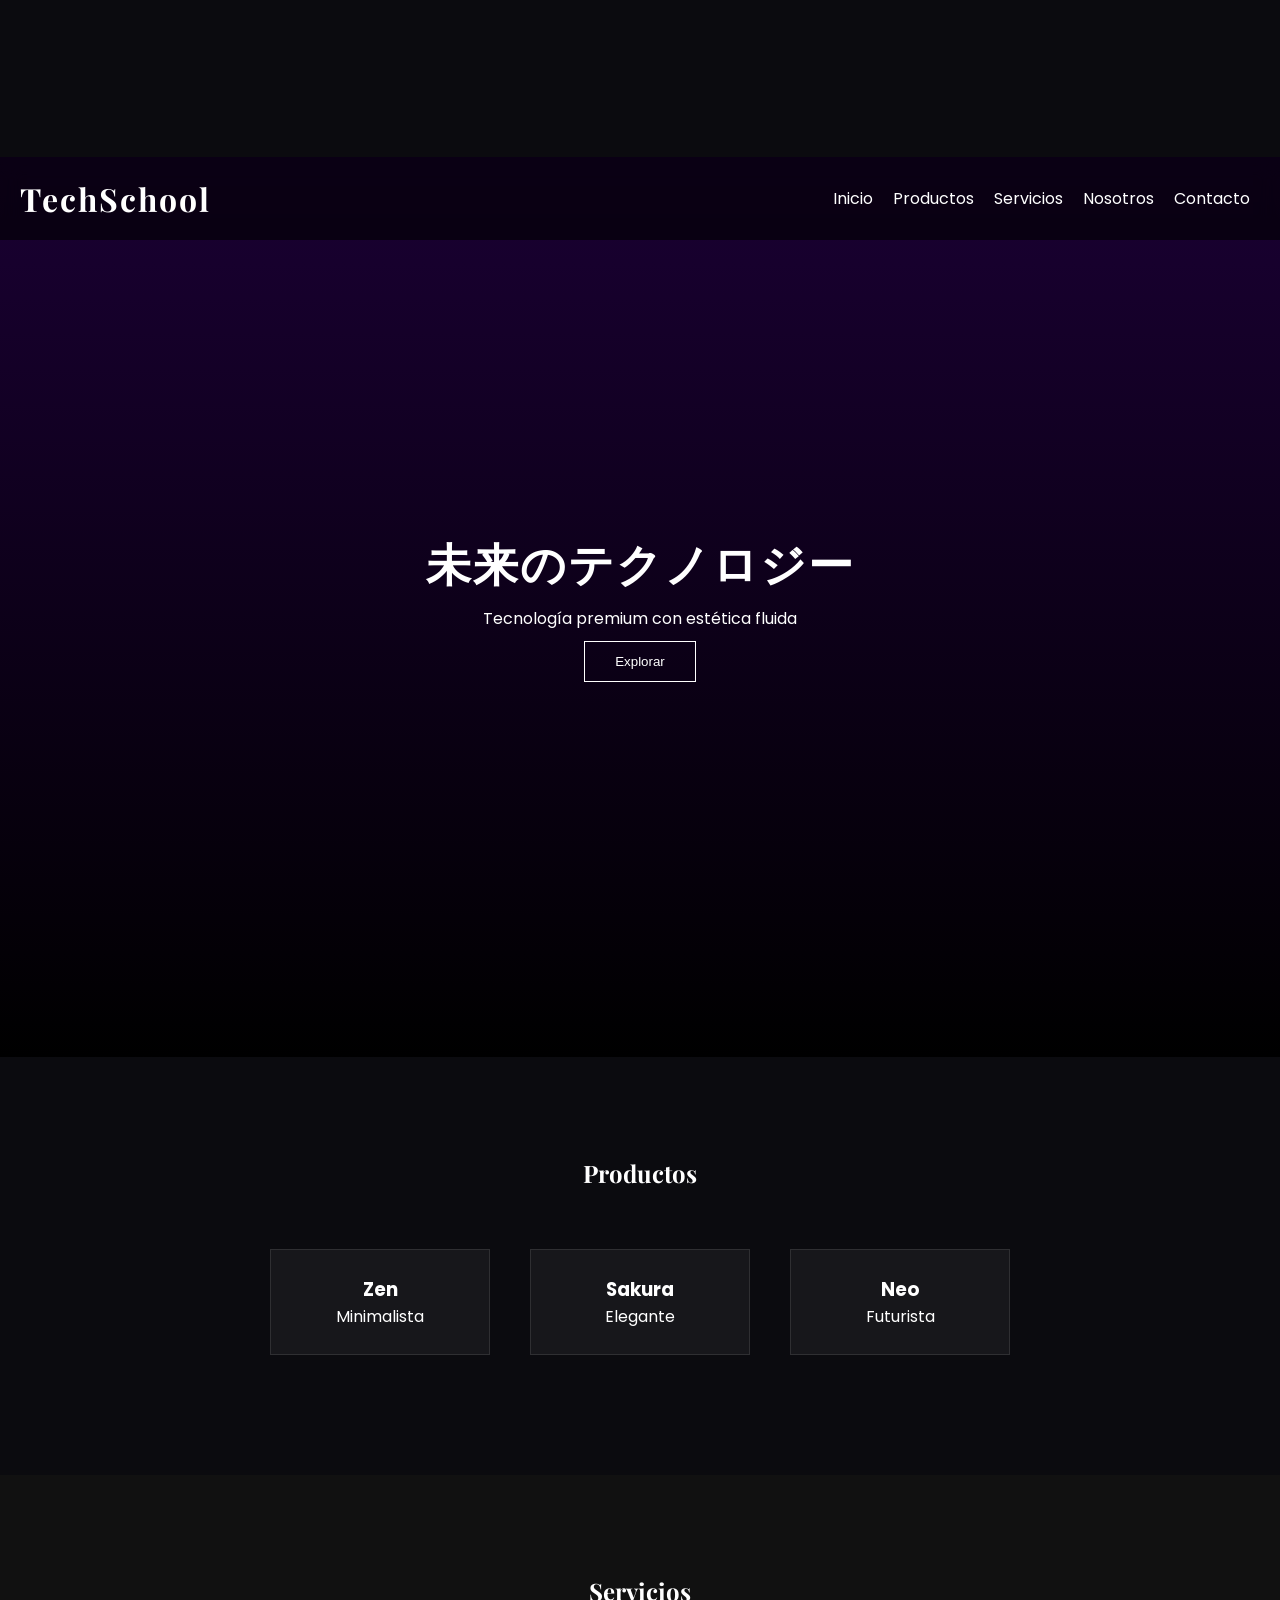
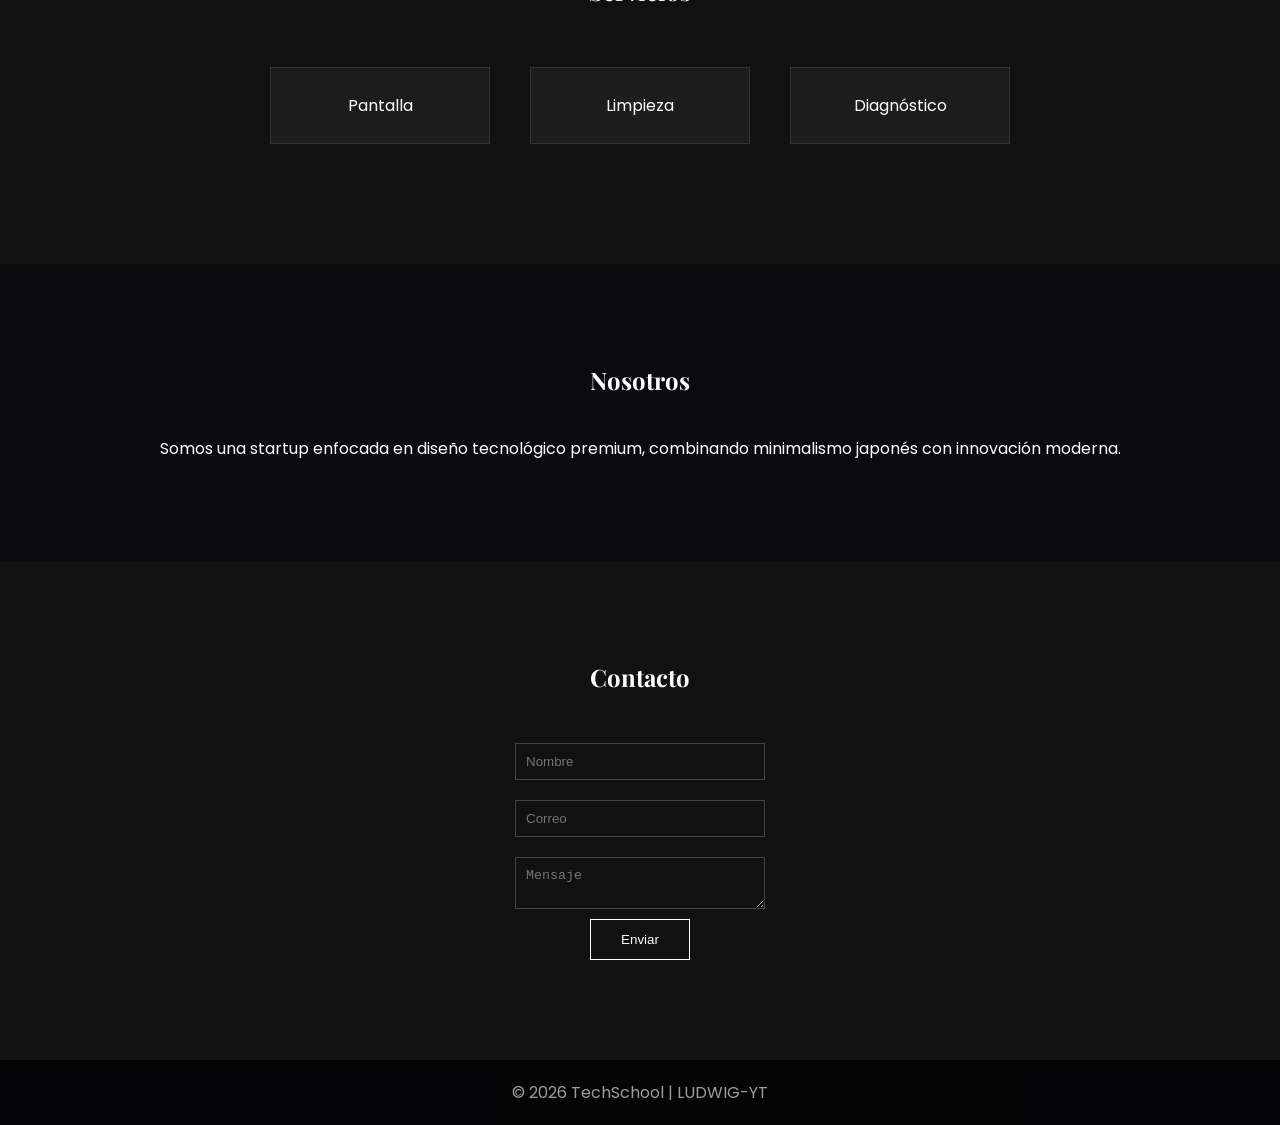
==== index.html @ b0a1b2ab "Update index.html" ====
<!DOCTYPE html>
<html lang="es">
<head>
<meta charset="UTF-8">
<meta name="viewport" content="width=device-width, initial-scale=1.0">
<title>TechSchool | Premium</title>

<link rel="stylesheet" href="style.css">

<link href="https://fonts.googleapis.com/css2?family=Playfair+Display:wght@500&family=Poppins:wght@300;400;500&display=swap" rel="stylesheet">
</head>

<body>

<canvas id="lava"></canvas>

<header class="header">
<h1>TechSchool</h1>

<div class="menu-btn" id="menuBtn">☰</div>

<nav id="nav">
<a href="#inicio">Inicio</a>
<a href="#productos">Productos</a>
<a href="#servicios">Servicios</a>
<a href="#nosotros">Nosotros</a>
<a href="#contacto">Contacto</a>
</nav>
</header>

<section id="inicio" class="hero">
<h2 class="fade">未来のテクノロジー</h2>
<p class="fade">Tecnología premium con estética fluida</p>
<a href="#productos"><button class="btn fade">Explorar</button></a>
</section>

<section id="productos" class="section">
<h2 class="title fade">Productos</h2>

<div class="grid">
<div class="card reveal"><h3>Zen</h3><p>Minimalista</p></div>
<div class="card reveal"><h3>Sakura</h3><p>Elegante</p></div>
<div class="card reveal"><h3>Neo</h3><p>Futurista</p></div>
</div>
</section>

<section id="servicios" class="section dark">
<h2 class="title fade">Servicios</h2>

<div class="grid">
<div class="card reveal">Pantalla</div>
<div class="card reveal">Limpieza</div>
<div class="card reveal">Diagnóstico</div>
</div>
</section>

<section id="nosotros" class="section">
<h2 class="title fade">Nosotros</h2>
<p class="fade">
Somos una startup enfocada en diseño tecnológico premium, combinando minimalismo japonés con innovación moderna.
</p>
</section>

<section id="contacto" class="section dark">
<h2 class="title fade">Contacto</h2>

<form class="form reveal">
<input type="text" placeholder="Nombre" required>
<input type="email" placeholder="Correo" required>
<textarea placeholder="Mensaje"></textarea>
<button class="btn">Enviar</button>
</form>
</section>

<footer class="footer">
<p>© 2026 TechSchool | LUDWIG-YT</p>
</footer>

<script src="script.js"></script>
</body>
</html>
---- style.css ----
*{
margin:0;
padding:0;
box-sizing:border-box;
}

html{
scroll-behavior:smooth;
}

body{
font-family:Poppins;
background:#0b0b0f;
color:white;
}

/* HEADER */
.header{
display:flex;
justify-content:space-between;
align-items:center;
padding:20px;
position:fixed;
width:100%;
background:rgba(0,0,0,0.6);
backdrop-filter:blur(10px);
z-index:1000;
}

.header h1{
font-family:Playfair Display;
letter-spacing:2px;
}

nav{
display:flex;
}

nav a{
margin:0 10px;
text-decoration:none;
color:white;
transition:0.3s;
}

nav a:hover{
opacity:0.6;
}

/* MENU MOBILE */
.menu-btn{
display:none;
font-size:25px;
cursor:pointer;
}

@media(max-width:768px){
.menu-btn{display:block;}

nav{
display:none;
flex-direction:column;
position:absolute;
top:60px;
right:10px;
background:black;
padding:15px;
}

nav.active{
display:flex;
}
}

/* HERO */
.hero{
height:100vh;
display:flex;
flex-direction:column;
justify-content:center;
align-items:center;
text-align:center;
background:linear-gradient(180deg,#1a0033,#000);
}

.hero h2{
font-size:45px;
font-family:Playfair Display;
letter-spacing:2px;
}

.hero p{
margin:10px 0;
opacity:0.7;
}

/* BOTÓN */
.btn{
padding:12px 30px;
border:1px solid white;
background:none;
color:white;
cursor:pointer;
transition:0.3s;
}

.btn:hover{
background:white;
color:black;
}

/* SECCIONES */
.section{
padding:100px 20px;
text-align:center;
}

.dark{
background:#111;
}

.title{
font-family:Playfair Display;
margin-bottom:40px;
}

/* GRID */
.grid{
display:flex;
flex-wrap:wrap;
justify-content:center;
}

/* CARDS */
.card{
background:rgba(255,255,255,0.05);
margin:20px;
padding:25px;
width:220px;
border:1px solid rgba(255,255,255,0.1);
transition:0.4s;
}

.card:hover{
transform:translateY(-10px);
box-shadow:0 10px 30px rgba(255,255,255,0.1);
}

/* FORM */
.form{
display:flex;
flex-direction:column;
align-items:center;
}

input, textarea{
margin:10px;
padding:10px;
width:250px;
background:#111;
border:1px solid #444;
color:white;
}

/* FOOTER */
.footer{
text-align:center;
padding:20px;
background:#000;
opacity:0.6;
}

/* ANIMACIONES */
.fade, .reveal{
opacity:0;
transform:translateY(40px);
transition:0.8s ease;
}
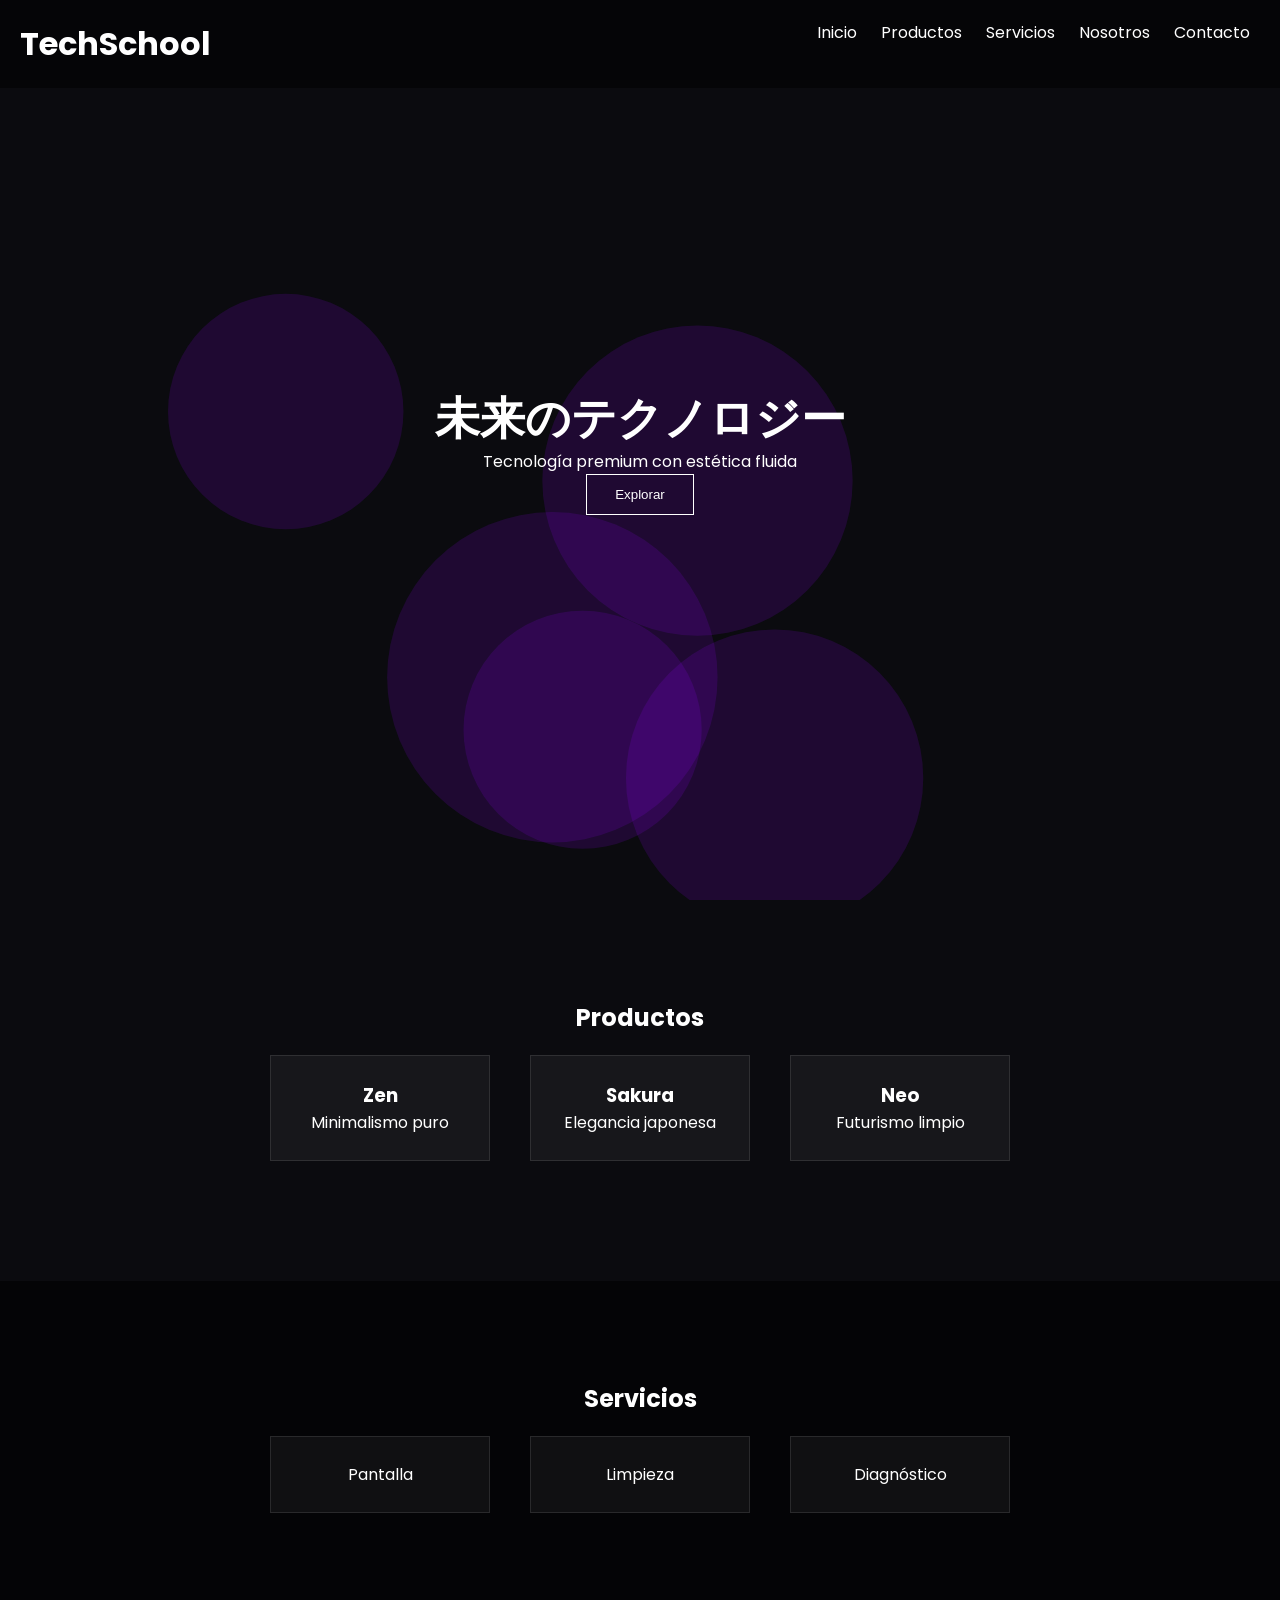
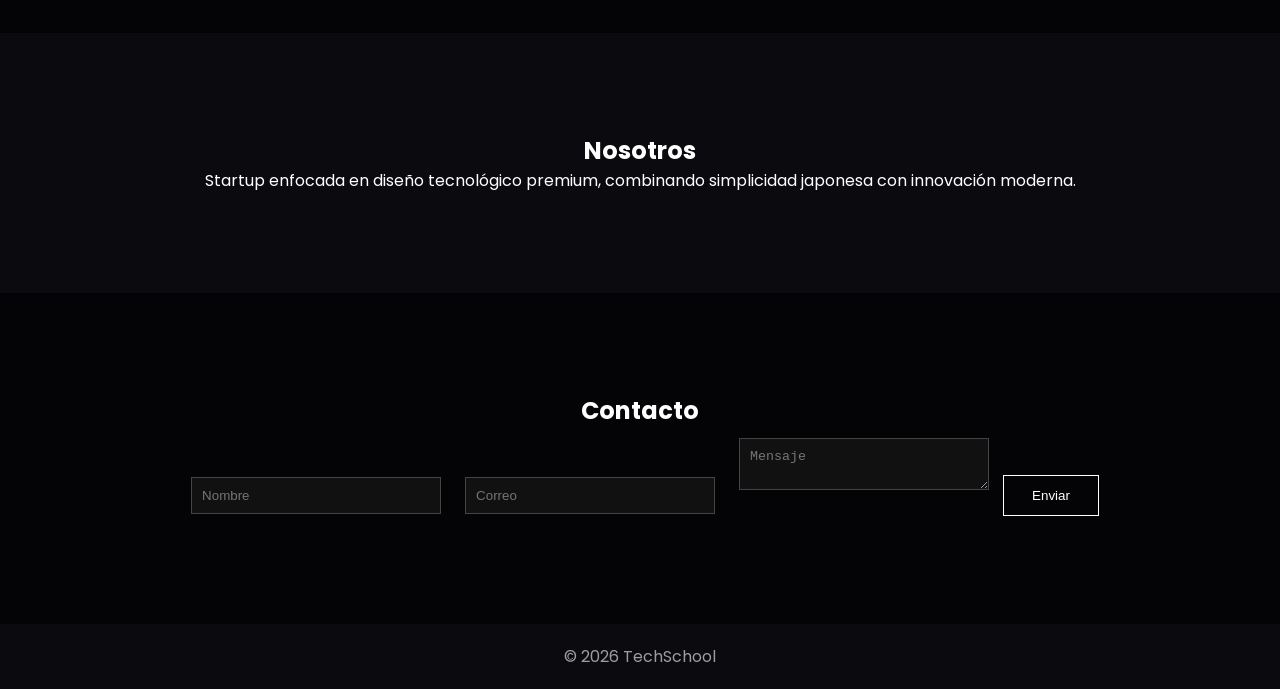
==== commit 55b037e9: "Update index.html" ====
--- a/index.html
+++ b/index.html
@@ -17,9 +17,7 @@
 <header class="header">
 <h1>TechSchool</h1>
 
-<div class="menu-btn" id="menuBtn">☰</div>
-
-<nav id="nav">
+<nav>
 <a href="#inicio">Inicio</a>
 <a href="#productos">Productos</a>
 <a href="#servicios">Servicios</a>
@@ -30,17 +28,23 @@
 
 <section id="inicio" class="hero">
 <h2 class="fade">未来のテクノロジー</h2>
+
+<div class="line"></div>
+
 <p class="fade">Tecnología premium con estética fluida</p>
-<a href="#productos"><button class="btn fade">Explorar</button></a>
+
+<a href="#productos">
+<button class="btn glow fade">Explorar</button>
+</a>
 </section>
 
 <section id="productos" class="section">
 <h2 class="title fade">Productos</h2>
 
 <div class="grid">
-<div class="card reveal"><h3>Zen</h3><p>Minimalista</p></div>
-<div class="card reveal"><h3>Sakura</h3><p>Elegante</p></div>
-<div class="card reveal"><h3>Neo</h3><p>Futurista</p></div>
+<div class="card reveal"><h3>Zen</h3><p>Minimalismo puro</p></div>
+<div class="card reveal"><h3>Sakura</h3><p>Elegancia japonesa</p></div>
+<div class="card reveal"><h3>Neo</h3><p>Futurismo limpio</p></div>
 </div>
 </section>
 
@@ -56,8 +60,8 @@
 
 <section id="nosotros" class="section">
 <h2 class="title fade">Nosotros</h2>
-<p class="fade">
-Somos una startup enfocada en diseño tecnológico premium, combinando minimalismo japonés con innovación moderna.
+<p class="fade text">
+Startup enfocada en diseño tecnológico premium, combinando simplicidad japonesa con innovación moderna.
 </p>
 </section>
 
@@ -68,12 +72,12 @@
 <input type="text" placeholder="Nombre" required>
 <input type="email" placeholder="Correo" required>
 <textarea placeholder="Mensaje"></textarea>
-<button class="btn">Enviar</button>
+<button class="btn glow">Enviar</button>
 </form>
 </section>
 
 <footer class="footer">
-<p>© 2026 TechSchool | LUDWIG-YT</p>
+<p>© 2026 TechSchool</p>
 </footer>
 
 <script src="script.js"></script>
--- a/style.css
+++ b/style.css
@@ -4,72 +4,35 @@
 box-sizing:border-box;
 }
 
-html{
-scroll-behavior:smooth;
-}
-
 body{
 font-family:Poppins;
 background:#0b0b0f;
 color:white;
+overflow-x:hidden;
+}
+
+canvas{
+position:fixed;
+top:0;
+left:0;
+z-index:-1;
 }
 
 /* HEADER */
 .header{
 display:flex;
 justify-content:space-between;
-align-items:center;
 padding:20px;
 position:fixed;
 width:100%;
-background:rgba(0,0,0,0.6);
+background:rgba(0,0,0,0.5);
 backdrop-filter:blur(10px);
-z-index:1000;
-}
-
-.header h1{
-font-family:Playfair Display;
-letter-spacing:2px;
-}
-
-nav{
-display:flex;
 }
 
 nav a{
 margin:0 10px;
+color:white;
 text-decoration:none;
-color:white;
-transition:0.3s;
-}
-
-nav a:hover{
-opacity:0.6;
-}
-
-/* MENU MOBILE */
-.menu-btn{
-display:none;
-font-size:25px;
-cursor:pointer;
-}
-
-@media(max-width:768px){
-.menu-btn{display:block;}
-
-nav{
-display:none;
-flex-direction:column;
-position:absolute;
-top:60px;
-right:10px;
-background:black;
-padding:15px;
-}
-
-nav.active{
-display:flex;
-}
 }
 
 /* HERO */
@@ -80,27 +43,19 @@
 justify-content:center;
 align-items:center;
 text-align:center;
-background:linear-gradient(180deg,#1a0033,#000);
 }
 
 .hero h2{
 font-size:45px;
 font-family:Playfair Display;
-letter-spacing:2px;
 }
 
-.hero p{
-margin:10px 0;
-opacity:0.7;
-}
-
-/* BOTÓN */
+/* BUTTON */
 .btn{
-padding:12px 30px;
+padding:12px 28px;
 border:1px solid white;
 background:none;
 color:white;
-cursor:pointer;
 transition:0.3s;
 }
 
@@ -109,19 +64,14 @@
 color:black;
 }
 
-/* SECCIONES */
+/* SECTIONS */
 .section{
 padding:100px 20px;
 text-align:center;
 }
 
 .dark{
-background:#111;
-}
-
-.title{
-font-family:Playfair Display;
-margin-bottom:40px;
+background:rgba(0,0,0,0.6);
 }
 
 /* GRID */
@@ -131,28 +81,20 @@
 justify-content:center;
 }
 
-/* CARDS */
 .card{
-background:rgba(255,255,255,0.05);
 margin:20px;
 padding:25px;
 width:220px;
+background:rgba(255,255,255,0.05);
 border:1px solid rgba(255,255,255,0.1);
-transition:0.4s;
+transition:0.3s;
 }
 
 .card:hover{
 transform:translateY(-10px);
-box-shadow:0 10px 30px rgba(255,255,255,0.1);
 }
 
 /* FORM */
-.form{
-display:flex;
-flex-direction:column;
-align-items:center;
-}
-
 input, textarea{
 margin:10px;
 padding:10px;
@@ -166,7 +108,6 @@
 .footer{
 text-align:center;
 padding:20px;
-background:#000;
 opacity:0.6;
 }
 
@@ -174,5 +115,5 @@
 .fade, .reveal{
 opacity:0;
 transform:translateY(40px);
-transition:0.8s ease;
+transition:0.8s;
 }
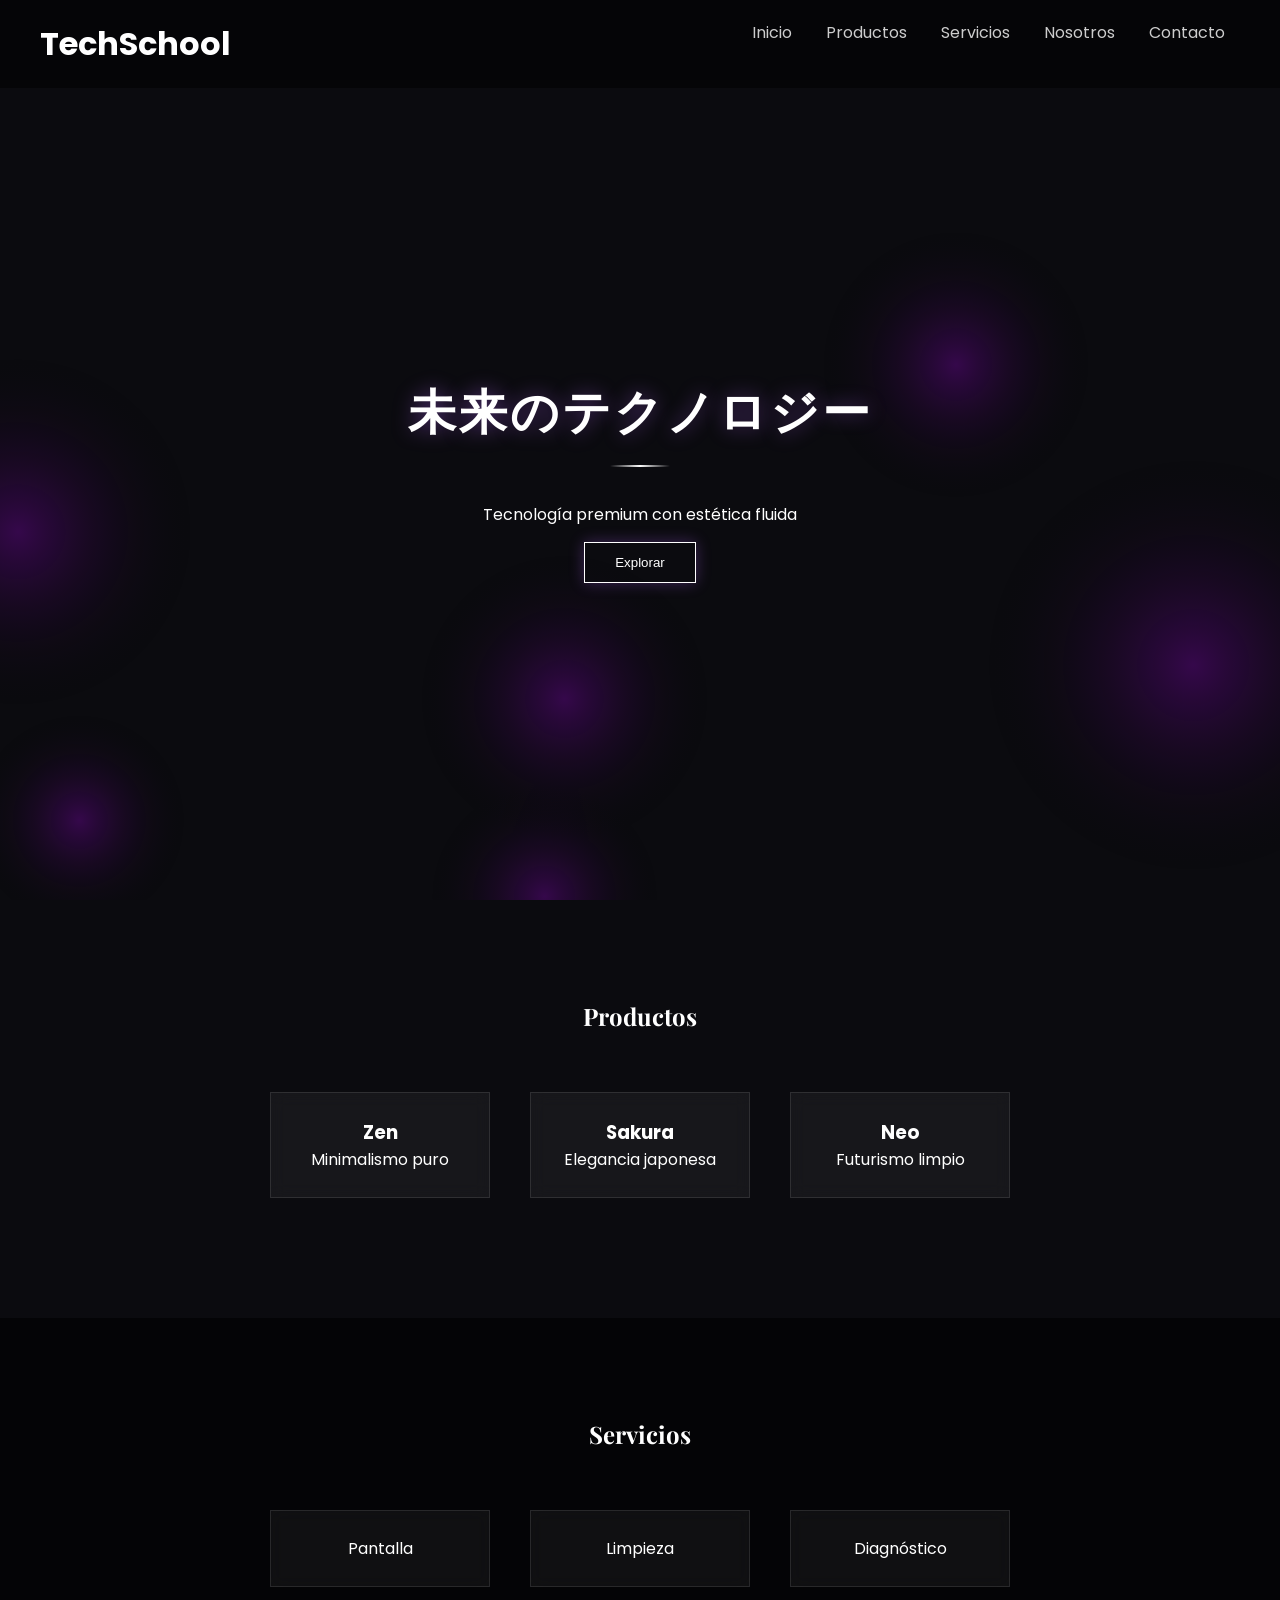
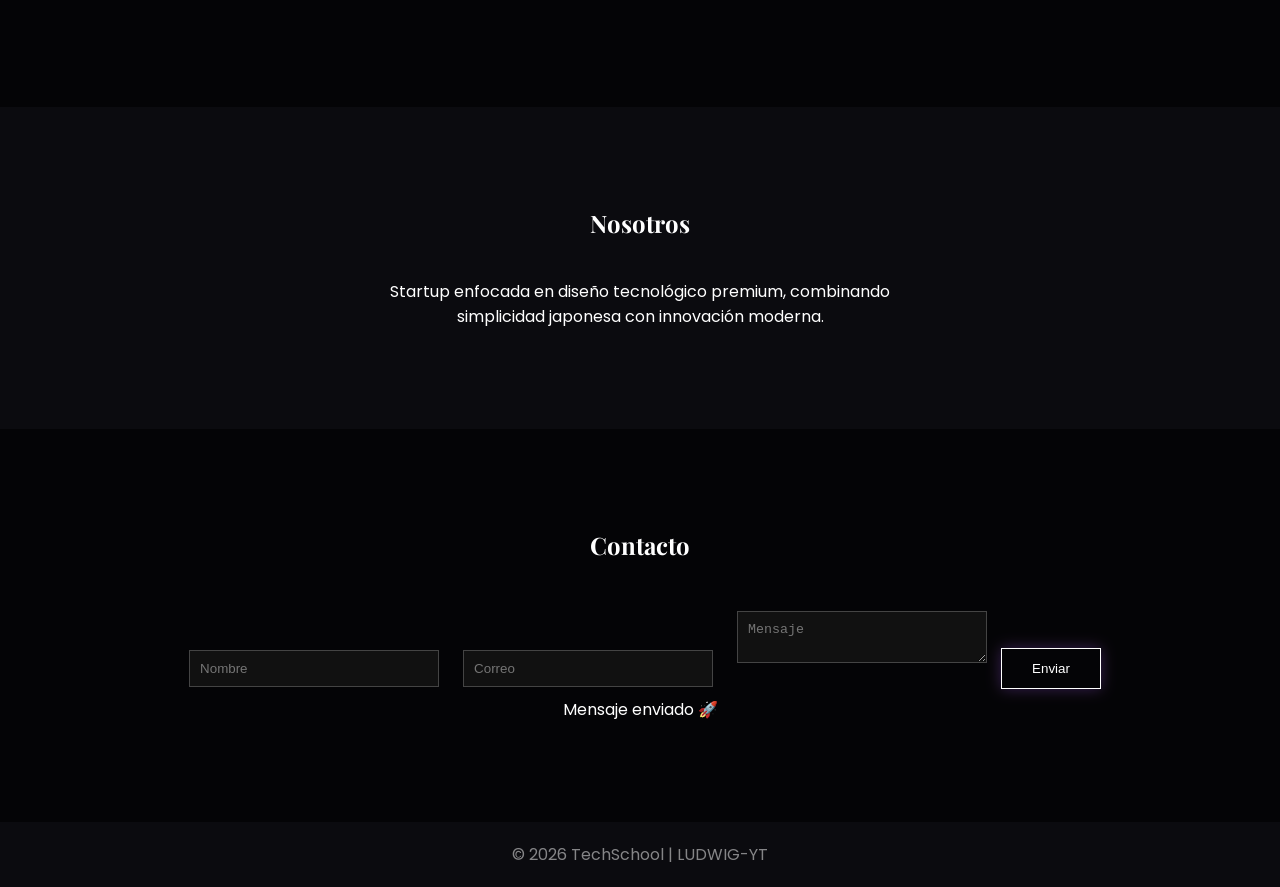
==== commit 3294d55c: "Update index.html" ====
--- a/index.html
+++ b/index.html
@@ -28,9 +28,7 @@
 
 <section id="inicio" class="hero">
 <h2 class="fade">未来のテクノロジー</h2>
-
 <div class="line"></div>
-
 <p class="fade">Tecnología premium con estética fluida</p>
 
 <a href="#productos">
@@ -68,16 +66,24 @@
 <section id="contacto" class="section dark">
 <h2 class="title fade">Contacto</h2>
 
-<form class="form reveal">
-<input type="text" placeholder="Nombre" required>
-<input type="email" placeholder="Correo" required>
-<textarea placeholder="Mensaje"></textarea>
+<form action="https://formspree.io/f/xzdkvzdk" method="POST" class="form reveal">
+
+<input type="text" name="nombre" placeholder="Nombre" required>
+
+<input type="email" name="correo" placeholder="Correo" required>
+
+<textarea name="mensaje" placeholder="Mensaje"></textarea>
+
 <button class="btn glow">Enviar</button>
+
 </form>
+
+<p id="msg">Mensaje enviado 🚀</p>
+
 </section>
 
 <footer class="footer">
-<p>© 2026 TechSchool</p>
+<p>© 2026 TechSchool | LUDWIG-YT</p>
 </footer>
 
 <script src="script.js"></script>
--- a/style.css
+++ b/style.css
@@ -11,10 +11,13 @@
 overflow-x:hidden;
 }
 
+/* CANVAS */
 canvas{
 position:fixed;
 top:0;
 left:0;
+width:100%;
+height:100%;
 z-index:-1;
 }
 
@@ -22,17 +25,24 @@
 .header{
 display:flex;
 justify-content:space-between;
-padding:20px;
+padding:20px 40px;
 position:fixed;
 width:100%;
 background:rgba(0,0,0,0.5);
 backdrop-filter:blur(10px);
+z-index:1000;
 }
 
 nav a{
-margin:0 10px;
+margin:0 15px;
 color:white;
 text-decoration:none;
+opacity:0.8;
+transition:0.3s;
+}
+
+nav a:hover{
+opacity:1;
 }
 
 /* HERO */
@@ -43,19 +53,36 @@
 justify-content:center;
 align-items:center;
 text-align:center;
+padding-top:60px;
 }
 
 .hero h2{
-font-size:45px;
+font-size:48px;
 font-family:Playfair Display;
+letter-spacing:3px;
+text-shadow:0 0 20px rgba(180,100,255,0.4);
 }
 
-/* BUTTON */
+.hero p{
+margin:15px 0;
+opacity:0.7;
+}
+
+/* LINEA DECORATIVA */
+.line{
+width:60px;
+height:2px;
+background:linear-gradient(90deg,transparent,#fff,transparent);
+margin:20px 0;
+}
+
+/* BOTÓN */
 .btn{
-padding:12px 28px;
+padding:12px 30px;
 border:1px solid white;
 background:none;
 color:white;
+cursor:pointer;
 transition:0.3s;
 }
 
@@ -64,7 +91,12 @@
 color:black;
 }
 
-/* SECTIONS */
+/* GLOW */
+.glow{
+box-shadow:0 0 15px rgba(180,100,255,0.3);
+}
+
+/* SECCIONES */
 .section{
 padding:100px 20px;
 text-align:center;
@@ -74,6 +106,18 @@
 background:rgba(0,0,0,0.6);
 }
 
+.title{
+font-family:Playfair Display;
+margin-bottom:40px;
+}
+
+/* TEXTO */
+.text{
+max-width:500px;
+margin:auto;
+opacity:0.7;
+}
+
 /* GRID */
 .grid{
 display:flex;
@@ -81,17 +125,20 @@
 justify-content:center;
 }
 
+/* CARDS */
 .card{
 margin:20px;
 padding:25px;
 width:220px;
 background:rgba(255,255,255,0.05);
 border:1px solid rgba(255,255,255,0.1);
-transition:0.3s;
+backdrop-filter:blur(8px);
+transition:0.4s;
 }
 
 .card:hover{
 transform:translateY(-10px);
+box-shadow:0 10px 30px rgba(180,100,255,0.2);
 }
 
 /* FORM */
@@ -108,12 +155,12 @@
 .footer{
 text-align:center;
 padding:20px;
-opacity:0.6;
+opacity:0.5;
 }
 
 /* ANIMACIONES */
 .fade, .reveal{
 opacity:0;
 transform:translateY(40px);
-transition:0.8s;
+transition:0.8s ease;
 }
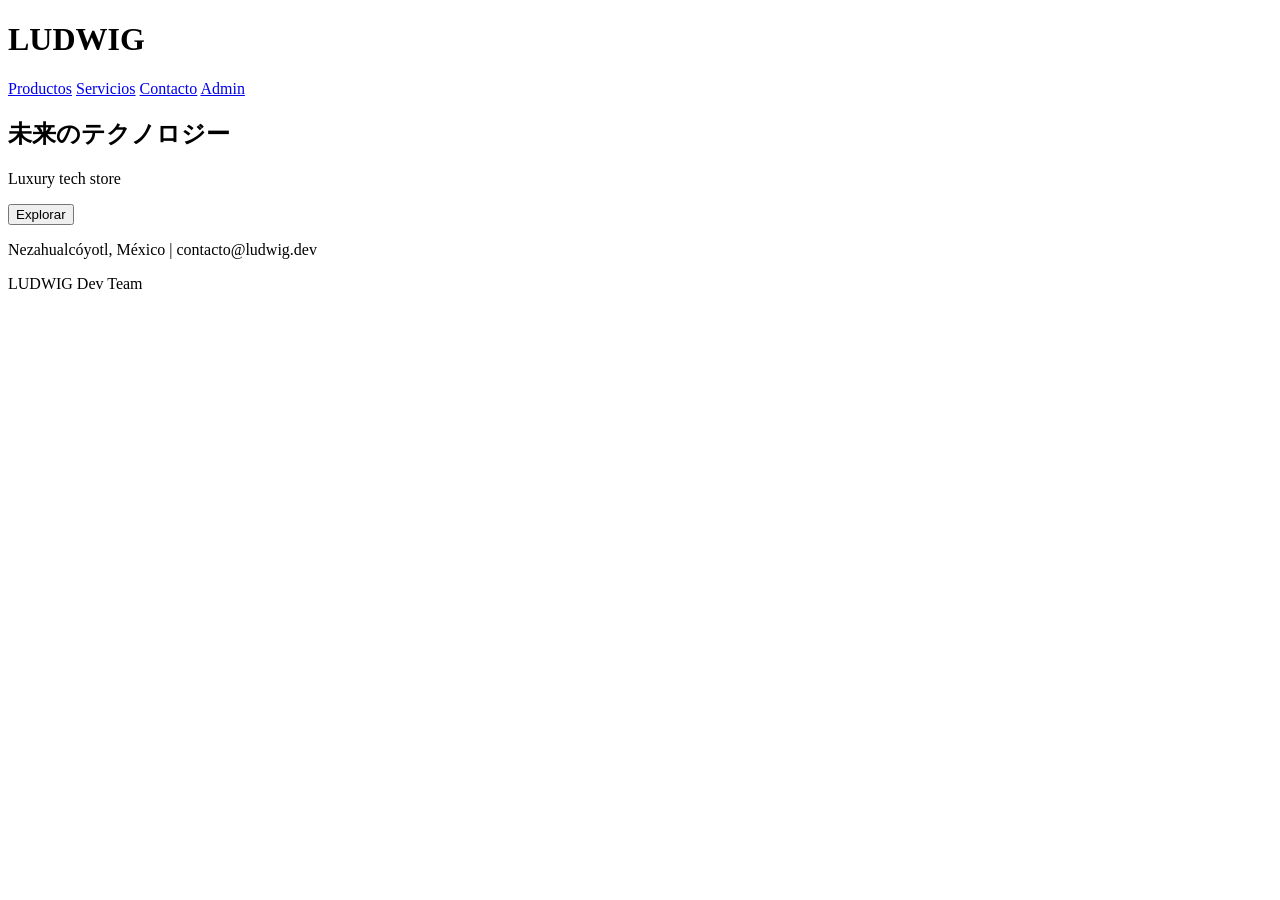
==== commit 3edf68ec: "Update index.html" ====
--- a/index.html
+++ b/index.html
@@ -2,90 +2,37 @@
 <html lang="es">
 <head>
 <meta charset="UTF-8">
-<meta name="viewport" content="width=device-width, initial-scale=1.0">
-<title>TechSchool | Premium</title>
-
-<link rel="stylesheet" href="style.css">
-
-<link href="https://fonts.googleapis.com/css2?family=Playfair+Display:wght@500&family=Poppins:wght@300;400;500&display=swap" rel="stylesheet">
+<title>LUDWIG</title>
+<link rel="stylesheet" href="css/style.css">
+<link href="https://fonts.googleapis.com/css2?family=Poppins&family=Playfair+Display&display=swap" rel="stylesheet">
 </head>
 
 <body>
 
-<canvas id="lava"></canvas>
+<div id="loader"><div class="spinner"></div></div>
+<div id="toast"></div>
 
-<header class="header">
-<h1>TechSchool</h1>
-
+<header>
+<h1>LUDWIG</h1>
 <nav>
-<a href="#inicio">Inicio</a>
-<a href="#productos">Productos</a>
-<a href="#servicios">Servicios</a>
-<a href="#nosotros">Nosotros</a>
-<a href="#contacto">Contacto</a>
+<a href="productos.html">Productos</a>
+<a href="servicios.html">Servicios</a>
+<a href="contacto.html">Contacto</a>
+<a href="login.html">Admin</a>
 </nav>
 </header>
 
-<section id="inicio" class="hero">
+<section class="hero">
 <h2 class="fade">未来のテクノロジー</h2>
-<div class="line"></div>
-<p class="fade">Tecnología premium con estética fluida</p>
-
-<a href="#productos">
-<button class="btn glow fade">Explorar</button>
-</a>
+<p class="fade">Luxury tech store</p>
+<a href="productos.html"><button class="btn">Explorar</button></a>
 </section>
 
-<section id="productos" class="section">
-<h2 class="title fade">Productos</h2>
-
-<div class="grid">
-<div class="card reveal"><h3>Zen</h3><p>Minimalismo puro</p></div>
-<div class="card reveal"><h3>Sakura</h3><p>Elegancia japonesa</p></div>
-<div class="card reveal"><h3>Neo</h3><p>Futurismo limpio</p></div>
-</div>
-</section>
-
-<section id="servicios" class="section dark">
-<h2 class="title fade">Servicios</h2>
-
-<div class="grid">
-<div class="card reveal">Pantalla</div>
-<div class="card reveal">Limpieza</div>
-<div class="card reveal">Diagnóstico</div>
-</div>
-</section>
-
-<section id="nosotros" class="section">
-<h2 class="title fade">Nosotros</h2>
-<p class="fade text">
-Startup enfocada en diseño tecnológico premium, combinando simplicidad japonesa con innovación moderna.
-</p>
-</section>
-
-<section id="contacto" class="section dark">
-<h2 class="title fade">Contacto</h2>
-
-<form action="https://formspree.io/f/xzdkvzdk" method="POST" class="form reveal">
-
-<input type="text" name="nombre" placeholder="Nombre" required>
-
-<input type="email" name="correo" placeholder="Correo" required>
-
-<textarea name="mensaje" placeholder="Mensaje"></textarea>
-
-<button class="btn glow">Enviar</button>
-
-</form>
-
-<p id="msg">Mensaje enviado 🚀</p>
-
-</section>
-
-<footer class="footer">
-<p>© 2026 TechSchool | LUDWIG-YT</p>
+<footer>
+<p>Nezahualcóyotl, México | contacto@ludwig.dev</p>
+<p>LUDWIG Dev Team</p>
 </footer>
 
-<script src="script.js"></script>
+<script src="js/app.js"></script>
 </body>
 </html>
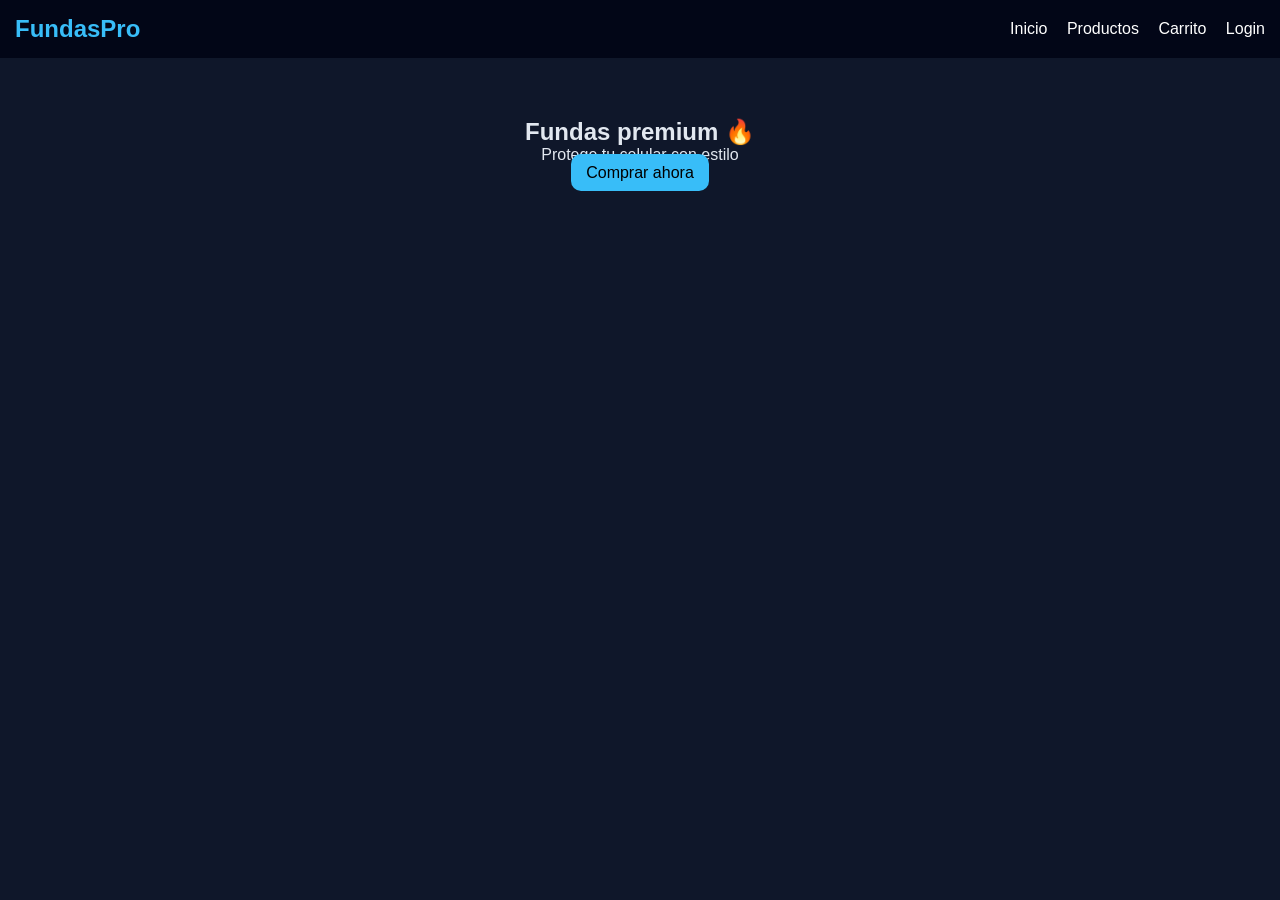
==== commit bab70e06: "Update index.html for FundasPro branding" ====
--- a/index.html
+++ b/index.html
@@ -2,36 +2,28 @@
 <html lang="es">
 <head>
 <meta charset="UTF-8">
-<title>LUDWIG</title>
+<meta name="viewport" content="width=device-width, initial-scale=1.0">
+<title>FundasPro</title>
 <link rel="stylesheet" href="css/style.css">
-<link href="https://fonts.googleapis.com/css2?family=Poppins&family=Playfair+Display&display=swap" rel="stylesheet">
 </head>
 
 <body>
 
-<div id="loader"><div class="spinner"></div></div>
-<div id="toast"></div>
-
-<header>
-<h1>LUDWIG</h1>
 <nav>
-<a href="productos.html">Productos</a>
-<a href="servicios.html">Servicios</a>
-<a href="contacto.html">Contacto</a>
-<a href="login.html">Admin</a>
+    <h1>FundasPro</h1>
+    <div>
+        <a href="index.html">Inicio</a>
+        <a href="productos.html">Productos</a>
+        <a href="carrito.html">Carrito</a>
+        <a href="login.html">Login</a>
+    </div>
 </nav>
-</header>
 
 <section class="hero">
-<h2 class="fade">未来のテクノロジー</h2>
-<p class="fade">Luxury tech store</p>
-<a href="productos.html"><button class="btn">Explorar</button></a>
+    <h2>Fundas premium 🔥</h2>
+    <p>Protege tu celular con estilo</p>
+    <a href="productos.html" class="btn">Comprar ahora</a>
 </section>
-
-<footer>
-<p>Nezahualcóyotl, México | contacto@ludwig.dev</p>
-<p>LUDWIG Dev Team</p>
-</footer>
 
 <script src="js/app.js"></script>
 </body>
--- a/css/style.css
+++ b/css/style.css
@@ -0,0 +1,65 @@
+* {
+    margin: 0;
+    padding: 0;
+    box-sizing: border-box;
+    font-family: Arial, Helvetica, sans-serif;
+}
+
+body {
+    background: #0f172a;
+    color: #e2e8f0;
+}
+
+nav {
+    background: #020617;
+    padding: 15px;
+    display: flex;
+    justify-content: space-between;
+    align-items: center;
+}
+
+nav h1 {
+    color: #38bdf8;
+}
+
+nav a {
+    color: white;
+    margin-left: 15px;
+    text-decoration: none;
+}
+
+nav a:hover {
+    color: #38bdf8;
+}
+
+.hero {
+    text-align: center;
+    padding: 60px;
+}
+
+.btn {
+    background: #38bdf8;
+    padding: 10px 15px;
+    border-radius: 10px;
+    text-decoration: none;
+    color: black;
+}
+
+.productos {
+    display: grid;
+    grid-template-columns: repeat(auto-fit, minmax(250px, 1fr));
+    padding: 20px;
+    gap: 20px;
+}
+
+.card {
+    background: #020617;
+    padding: 20px;
+    border-radius: 15px;
+    text-align: center;
+}
+
+.card img {
+    width: 100%;
+    border-radius: 10px;
+}
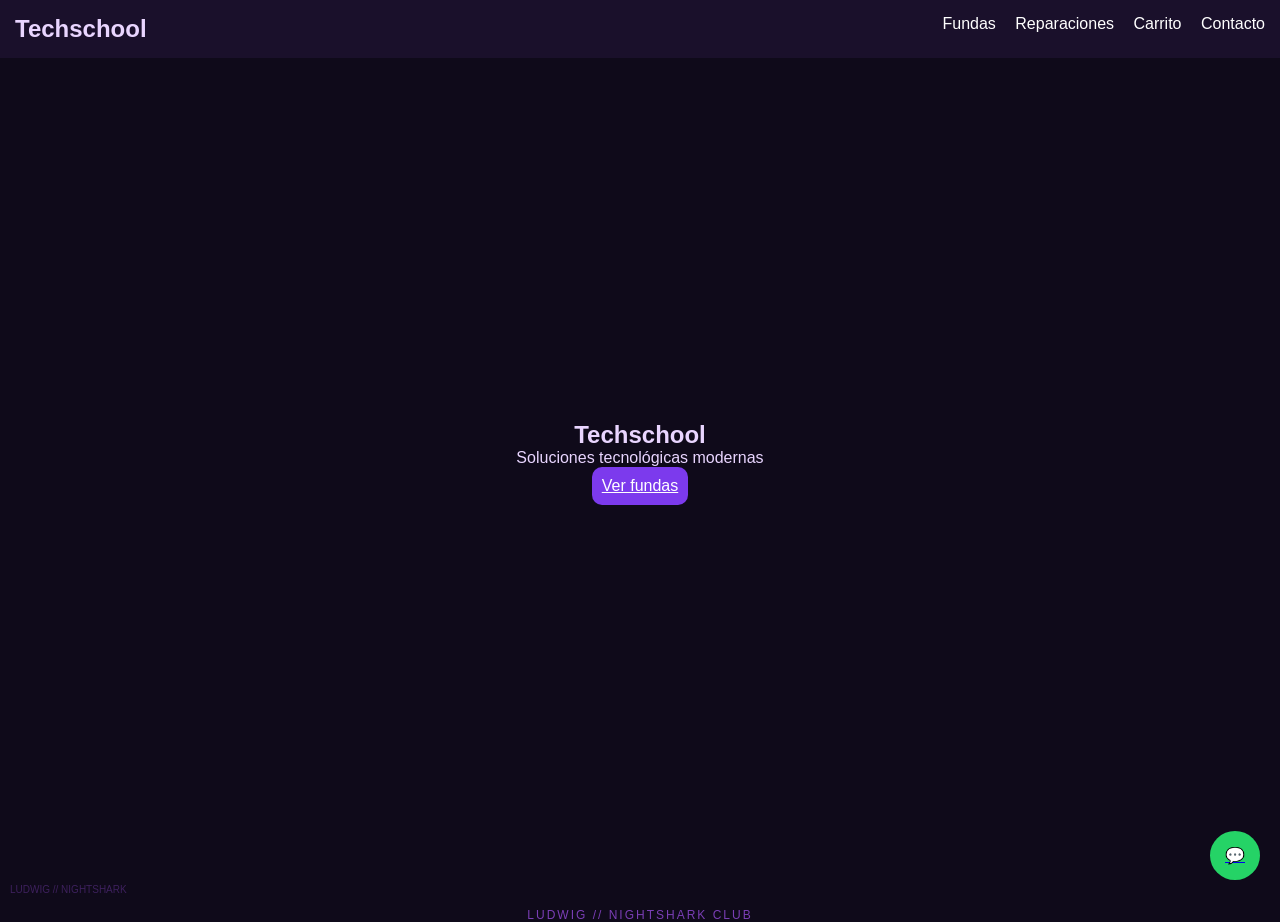
==== commit fafd2439: "Add initial HTML structure for Techschool website" ====
--- a/index.html
+++ b/index.html
@@ -2,28 +2,32 @@
 <html lang="es">
 <head>
 <meta charset="UTF-8">
-<meta name="viewport" content="width=device-width, initial-scale=1.0">
-<title>FundasPro</title>
+<title>Techschool</title>
 <link rel="stylesheet" href="css/style.css">
 </head>
 
 <body>
 
 <nav>
-    <h1>FundasPro</h1>
-    <div>
-        <a href="index.html">Inicio</a>
-        <a href="productos.html">Productos</a>
-        <a href="carrito.html">Carrito</a>
-        <a href="login.html">Login</a>
-    </div>
+<h1>Techschool</h1>
+<div>
+<a href="productos.html">Fundas</a>
+<a href="reparaciones.html">Reparaciones</a>
+<a href="carrito.html">Carrito</a>
+<a href="contacto.html">Contacto</a>
+</div>
 </nav>
 
-<section class="hero">
-    <h2>Fundas premium 🔥</h2>
-    <p>Protege tu celular con estilo</p>
-    <a href="productos.html" class="btn">Comprar ahora</a>
+<section class="hero" id="hero">
+<h2>Techschool</h2>
+<p>Soluciones tecnológicas modernas</p>
+<a href="productos.html" class="btn">Ver fundas</a>
 </section>
+
+<a href="https://wa.me/5215611371548" class="whatsapp">💬</a>
+
+<footer class="ludwig">LUDWIG // NIGHTSHARK CLUB</footer>
+<div class="ludwig-float">LUDWIG // NIGHTSHARK</div>
 
 <script src="js/app.js"></script>
 </body>
--- a/css/style.css
+++ b/css/style.css
@@ -1,65 +1,100 @@
-* {
-    margin: 0;
-    padding: 0;
-    box-sizing: border-box;
-    font-family: Arial, Helvetica, sans-serif;
+*{margin:0;padding:0;box-sizing:border-box;font-family:Arial;}
+
+body{background:#0f0a1a;color:#e9d5ff;}
+
+/* NAV */
+nav{
+    background:#1a102b;
+    padding:15px;
+    display:flex;
+    justify-content:space-between;
+    position:sticky;
+    top:0;
+}
+nav a{color:white;margin-left:15px;text-decoration:none;}
+nav a:hover{color:#c084fc;}
+
+/* HERO */
+.hero{
+    height:90vh;
+    display:flex;
+    flex-direction:column;
+    justify-content:center;
+    align-items:center;
+    text-align:center;
+    transition:0.5s;
 }
 
-body {
-    background: #0f172a;
-    color: #e2e8f0;
+/* BOTONES */
+button,.btn{
+    background:#7c3aed;
+    color:white;
+    padding:10px;
+    border:none;
+    border-radius:10px;
+}
+button:hover{transform:scale(1.05);box-shadow:0 0 10px #a855f7;}
+
+/* GRID */
+.productos{
+    display:grid;
+    grid-template-columns:repeat(auto-fit,minmax(250px,1fr));
+    padding:20px;
+    gap:20px;
 }
 
-nav {
-    background: #020617;
-    padding: 15px;
-    display: flex;
-    justify-content: space-between;
-    align-items: center;
+.card{
+    background:#1a102b;
+    padding:20px;
+    border-radius:15px;
+    text-align:center;
+    opacity:0;
+    transform:translateY(20px);
+    transition:0.3s;
+}
+.card.show{opacity:1;transform:translateY(0);}
+.card:hover{transform:scale(1.05);box-shadow:0 0 15px #a855f7;}
+
+/* BUSCADOR */
+.search{text-align:center;margin:20px;}
+.search input{
+    padding:10px;
+    width:60%;
+    border-radius:10px;
+    border:none;
+    background:#1a102b;
+    color:white;
 }
 
-nav h1 {
-    color: #38bdf8;
+/* WHATSAPP */
+.whatsapp{
+    position:fixed;
+    bottom:20px;
+    right:20px;
+    background:#25d366;
+    padding:15px;
+    border-radius:50%;
 }
 
-nav a {
-    color: white;
-    margin-left: 15px;
-    text-decoration: none;
+/* LUDWIG BRAND */
+.ludwig{
+    text-align:center;
+    font-size:12px;
+    color:#a855f7;
+    margin-top:40px;
+    opacity:0.7;
+    letter-spacing:2px;
+}
+.ludwig:hover{
+    opacity:1;
+    text-shadow:0 0 8px #a855f7;
 }
 
-nav a:hover {
-    color: #38bdf8;
+.ludwig-float{
+    position:fixed;
+    bottom:5px;
+    left:10px;
+    font-size:10px;
+    color:#a855f7;
+    opacity:0.3;
 }
-
-.hero {
-    text-align: center;
-    padding: 60px;
-}
-
-.btn {
-    background: #38bdf8;
-    padding: 10px 15px;
-    border-radius: 10px;
-    text-decoration: none;
-    color: black;
-}
-
-.productos {
-    display: grid;
-    grid-template-columns: repeat(auto-fit, minmax(250px, 1fr));
-    padding: 20px;
-    gap: 20px;
-}
-
-.card {
-    background: #020617;
-    padding: 20px;
-    border-radius: 15px;
-    text-align: center;
-}
-
-.card img {
-    width: 100%;
-    border-radius: 10px;
-}
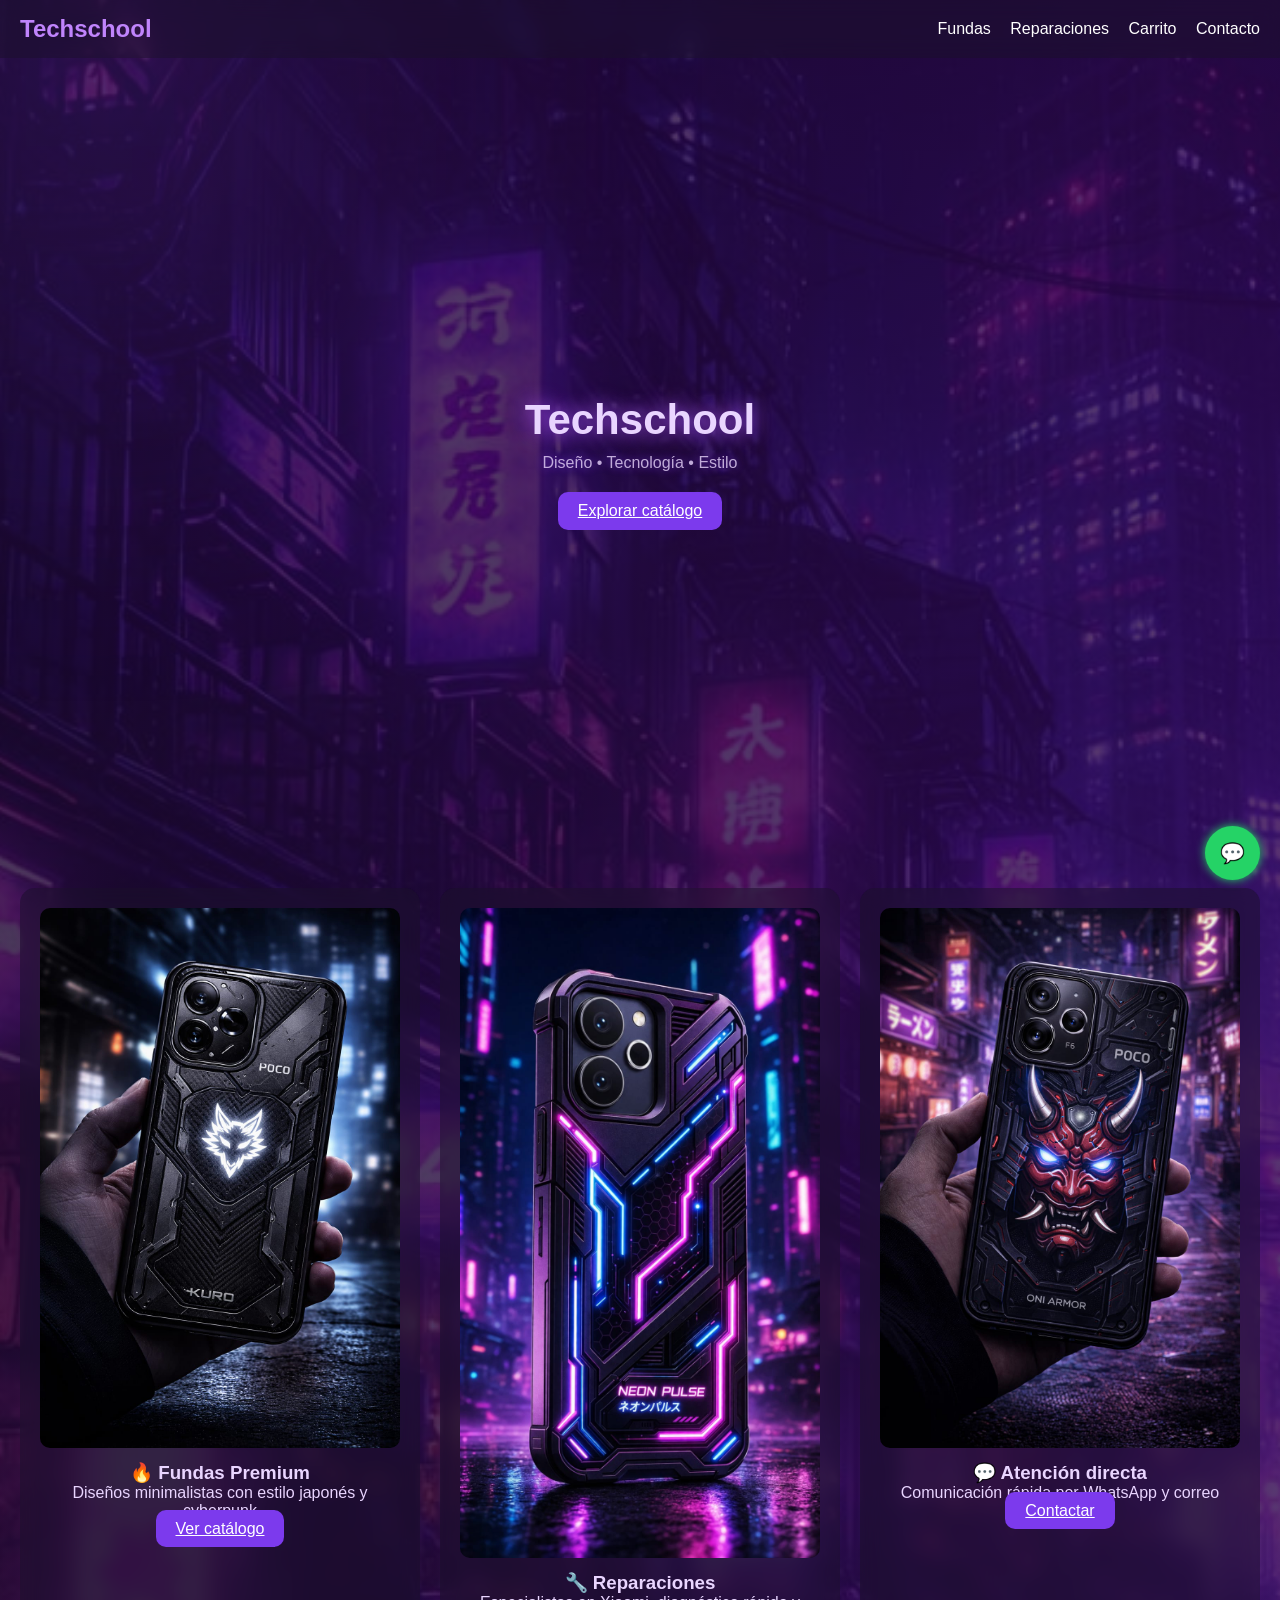
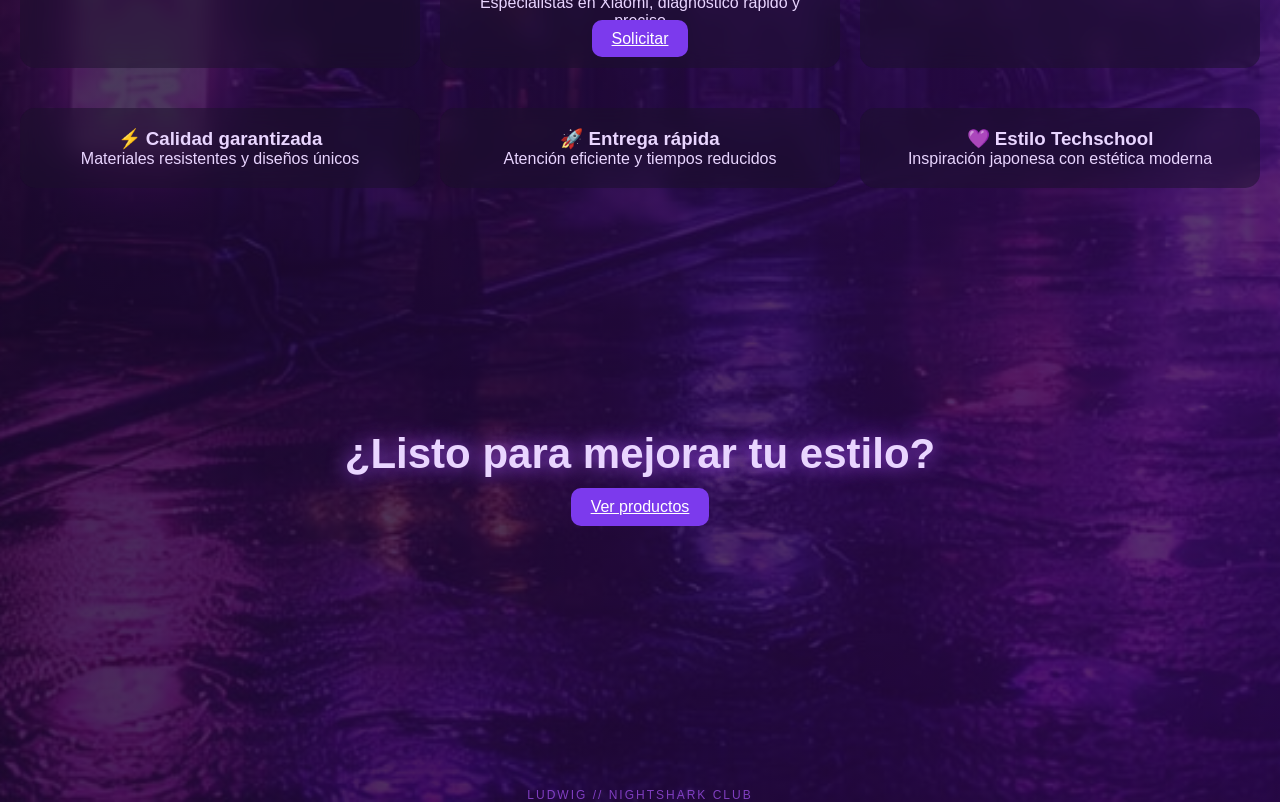
==== commit 670f44a2: "Techschool final" ====
--- a/index.html
+++ b/index.html
@@ -2,12 +2,14 @@
 <html lang="es">
 <head>
 <meta charset="UTF-8">
+<meta name="viewport" content="width=device-width, initial-scale=1.0">
 <title>Techschool</title>
 <link rel="stylesheet" href="css/style.css">
 </head>
 
 <body>
 
+<!-- NAV -->
 <nav>
 <h1>Techschool</h1>
 <div>
@@ -18,17 +20,80 @@
 </div>
 </nav>
 
+<!-- HERO -->
 <section class="hero" id="hero">
 <h2>Techschool</h2>
-<p>Soluciones tecnológicas modernas</p>
-<a href="productos.html" class="btn">Ver fundas</a>
+<p>Diseño • Tecnología • Estilo</p>
+<a href="productos.html" class="btn">Explorar catálogo</a>
 </section>
 
-<a href="https://wa.me/5215611371548" class="whatsapp">💬</a>
+<!-- DESTACADOS -->
+<section class="productos">
 
-<footer class="ludwig">LUDWIG // NIGHTSHARK CLUB</footer>
-<div class="ludwig-float">LUDWIG // NIGHTSHARK</div>
+<div class="card show">
+<img src="img/funda1.jpg">
+<h3>🔥 Fundas Premium</h3>
+<p>Diseños minimalistas con estilo japonés y cyberpunk</p>
+<a href="productos.html" class="btn">Ver catálogo</a>
+</div>
+
+<div class="card show">
+<img src="img/funda5.jpg">
+<h3>🔧 Reparaciones</h3>
+<p>Especialistas en Xiaomi, diagnóstico rápido y preciso</p>
+<a href="reparaciones.html" class="btn">Solicitar</a>
+</div>
+
+<div class="card show">
+<img src="img/funda3.jpg">
+<h3>💬 Atención directa</h3>
+<p>Comunicación rápida por WhatsApp y correo</p>
+<a href="contacto.html" class="btn">Contactar</a>
+</div>
+
+</section>
+
+<!-- SECCIÓN EXTRA -->
+<section class="productos">
+
+<div class="card show">
+<h3>⚡ Calidad garantizada</h3>
+<p>Materiales resistentes y diseños únicos</p>
+</div>
+
+<div class="card show">
+<h3>🚀 Entrega rápida</h3>
+<p>Atención eficiente y tiempos reducidos</p>
+</div>
+
+<div class="card show">
+<h3>💜 Estilo Techschool</h3>
+<p>Inspiración japonesa con estética moderna</p>
+</div>
+
+</section>
+
+<!-- CTA FINAL -->
+<section class="hero" style="height:60vh;">
+<h2>¿Listo para mejorar tu estilo?</h2>
+<a href="productos.html" class="btn">Ver productos</a>
+</section>
+
+<!-- WHATSAPP -->
+<a href="https://wa.me/525611371548" class="whatsapp">💬</a>
+
+<!-- FOOTER -->
+<footer class="ludwig" onclick="adminAccess()">
+LUDWIG // NIGHTSHARK CLUB
+</footer>
 
 <script src="js/app.js"></script>
+
+<script>
+function adminAccess(){
+window.location.href="login.html";
+}
+</script>
+
 </body>
-</html>
+</html>
--- a/css/style.css
+++ b/css/style.css
@@ -1,20 +1,77 @@
-*{margin:0;padding:0;box-sizing:border-box;font-family:Arial;}
-
-body{background:#0f0a1a;color:#e9d5ff;}
-
-/* NAV */
+/* =============================
+RESET Y BASE
+============================= */
+*{
+    margin:0;
+    padding:0;
+    box-sizing:border-box;
+    font-family:Arial, sans-serif;
+}
+
+/* =============================
+FONDO (LAVA + IMAGEN)
+============================= */
+body{
+    background:
+    linear-gradient(270deg,#1a102bcc,#3b0764cc,#0f0a1acc,#6d28d9cc),
+    url("../img/bg.jpg");
+
+    background-size:800% 800%, cover;
+    background-position:center;
+    background-repeat:no-repeat;
+
+    animation:lava 15s ease infinite;
+    color:#e9d5ff;
+    overflow-x:hidden;
+}
+
+/* GLOW SUAVE */
+body::before{
+    content:"";
+    position:fixed;
+    width:400px;
+    height:400px;
+    background:#7c3aed;
+    filter:blur(180px);
+    top:-100px;
+    left:-100px;
+    opacity:0.3;
+    z-index:-1;
+}
+
+/* =============================
+NAVBAR (GLASS)
+============================= */
 nav{
-    background:#1a102b;
-    padding:15px;
     display:flex;
     justify-content:space-between;
+    align-items:center;
+    padding:15px 20px;
+    background:#1a102b80;
+    backdrop-filter:blur(10px);
     position:sticky;
     top:0;
-}
-nav a{color:white;margin-left:15px;text-decoration:none;}
-nav a:hover{color:#c084fc;}
-
-/* HERO */
+    z-index:100;
+}
+
+nav h1{
+    color:#c084fc;
+}
+
+nav a{
+    color:white;
+    margin-left:15px;
+    text-decoration:none;
+    transition:0.3s;
+}
+
+nav a:hover{
+    color:#c084fc;
+}
+
+/* =============================
+HERO
+============================= */
 .hero{
     height:90vh;
     display:flex;
@@ -22,51 +79,124 @@
     justify-content:center;
     align-items:center;
     text-align:center;
-    transition:0.5s;
-}
-
-/* BOTONES */
-button,.btn{
+    padding:20px;
+}
+
+.hero h2{
+    font-size:42px;
+    margin-bottom:10px;
+    text-shadow:0 0 20px #a855f7;
+}
+
+.hero p{
+    opacity:0.8;
+    margin-bottom:20px;
+    text-shadow:0 0 10px #7c3aed;
+}
+
+/* =============================
+BOTONES
+============================= */
+button, .btn{
     background:#7c3aed;
     color:white;
-    padding:10px;
+    padding:10px 20px;
     border:none;
     border-radius:10px;
-}
-button:hover{transform:scale(1.05);box-shadow:0 0 10px #a855f7;}
-
-/* GRID */
+    cursor:pointer;
+    transition:0.3s;
+}
+
+button:hover, .btn:hover{
+    transform:scale(1.05);
+    box-shadow:0 0 12px #a855f7;
+}
+
+/* =============================
+BUSCADOR
+============================= */
+.search{
+    text-align:center;
+    margin:20px;
+}
+
+.search input{
+    padding:12px;
+    width:60%;
+    border-radius:10px;
+    border:none;
+    background:#1a102b80;
+    backdrop-filter:blur(10px);
+    color:white;
+    outline:none;
+}
+
+/* =============================
+GRID PRODUCTOS
+============================= */
 .productos{
     display:grid;
-    grid-template-columns:repeat(auto-fit,minmax(250px,1fr));
-    padding:20px;
+    grid-template-columns:repeat(auto-fit, minmax(250px,1fr));
     gap:20px;
-}
-
+    padding:20px;
+}
+
+/* =============================
+CARDS (GLASS)
+============================= */
 .card{
-    background:#1a102b;
+    background:#1a102b80;
+    backdrop-filter:blur(10px);
     padding:20px;
     border-radius:15px;
     text-align:center;
+    transition:0.3s;
     opacity:0;
     transform:translateY(20px);
-    transition:0.3s;
-}
-.card.show{opacity:1;transform:translateY(0);}
-.card:hover{transform:scale(1.05);box-shadow:0 0 15px #a855f7;}
-
-/* BUSCADOR */
-.search{text-align:center;margin:20px;}
-.search input{
-    padding:10px;
-    width:60%;
-    border-radius:10px;
-    border:none;
-    background:#1a102b;
-    color:white;
-}
-
-/* WHATSAPP */
+}
+
+.card.show{
+    opacity:1;
+    transform:translateY(0);
+}
+
+.card:hover{
+    transform:scale(1.05);
+    box-shadow:0 0 20px #a855f7;
+}
+
+/* IMÁGENES */
+.card img{
+    width:100%;
+    border-radius:10px;
+    margin-bottom:10px;
+    transition:0.3s;
+}
+
+.card:hover img{
+    transform:scale(1.08);
+    filter:brightness(1.2);
+}
+
+/* =============================
+CARRITO
+============================= */
+.carrito-container{
+    padding:20px;
+}
+
+.carrito-container ul{
+    list-style:none;
+    margin-bottom:20px;
+}
+
+.carrito-container li{
+    margin-bottom:10px;
+}
+
+/* =============================
+WHATSAPP
+============================= */
 .whatsapp{
     position:fixed;
     bottom:20px;
@@ -74,9 +204,14 @@
     background:#25d366;
     padding:15px;
     border-radius:50%;
-}
-
-/* LUDWIG BRAND */
+    text-decoration:none;
+    font-size:20px;
+    box-shadow:0 0 10px #25d366;
+}
+
+/* =============================
+FOOTER LUDWIG
+============================= */
 .ludwig{
     text-align:center;
     font-size:12px;
@@ -84,17 +219,56 @@
     margin-top:40px;
     opacity:0.7;
     letter-spacing:2px;
-}
+    cursor:pointer;
+    transition:0.3s;
+}
+
 .ludwig:hover{
     opacity:1;
-    text-shadow:0 0 8px #a855f7;
-}
-
-.ludwig-float{
+    text-shadow:0 0 10px #a855f7;
+}
+
+/* =============================
+CONSOLA HACKER
+============================= */
+.console{
+    background:black;
+    color:#00ff88;
+    padding:15px;
+    margin:20px;
+    font-family:monospace;
+    border-radius:10px;
+    box-shadow:0 0 15px #00ff88;
+    height:250px;
+    overflow-y:auto;
+}
+
+.console p{
+    margin:4px 0;
+}
+
+/* =============================
+MATRIX
+============================= */
+#matrix{
     position:fixed;
-    bottom:5px;
-    left:10px;
-    font-size:10px;
-    color:#a855f7;
-    opacity:0.3;
-}
+    top:0;
+    left:0;
+    width:100%;
+    height:100%;
+    z-index:-2;
+}
+
+/* =============================
+ANIMACIONES
+============================= */
+.show{
+    opacity:1 !important;
+    transform:translateY(0) !important;
+}
+
+@keyframes lava{
+    0%{background-position:0% 50%;}
+    50%{background-position:100% 50%;}
+    100%{background-position:0% 50%;}
+}
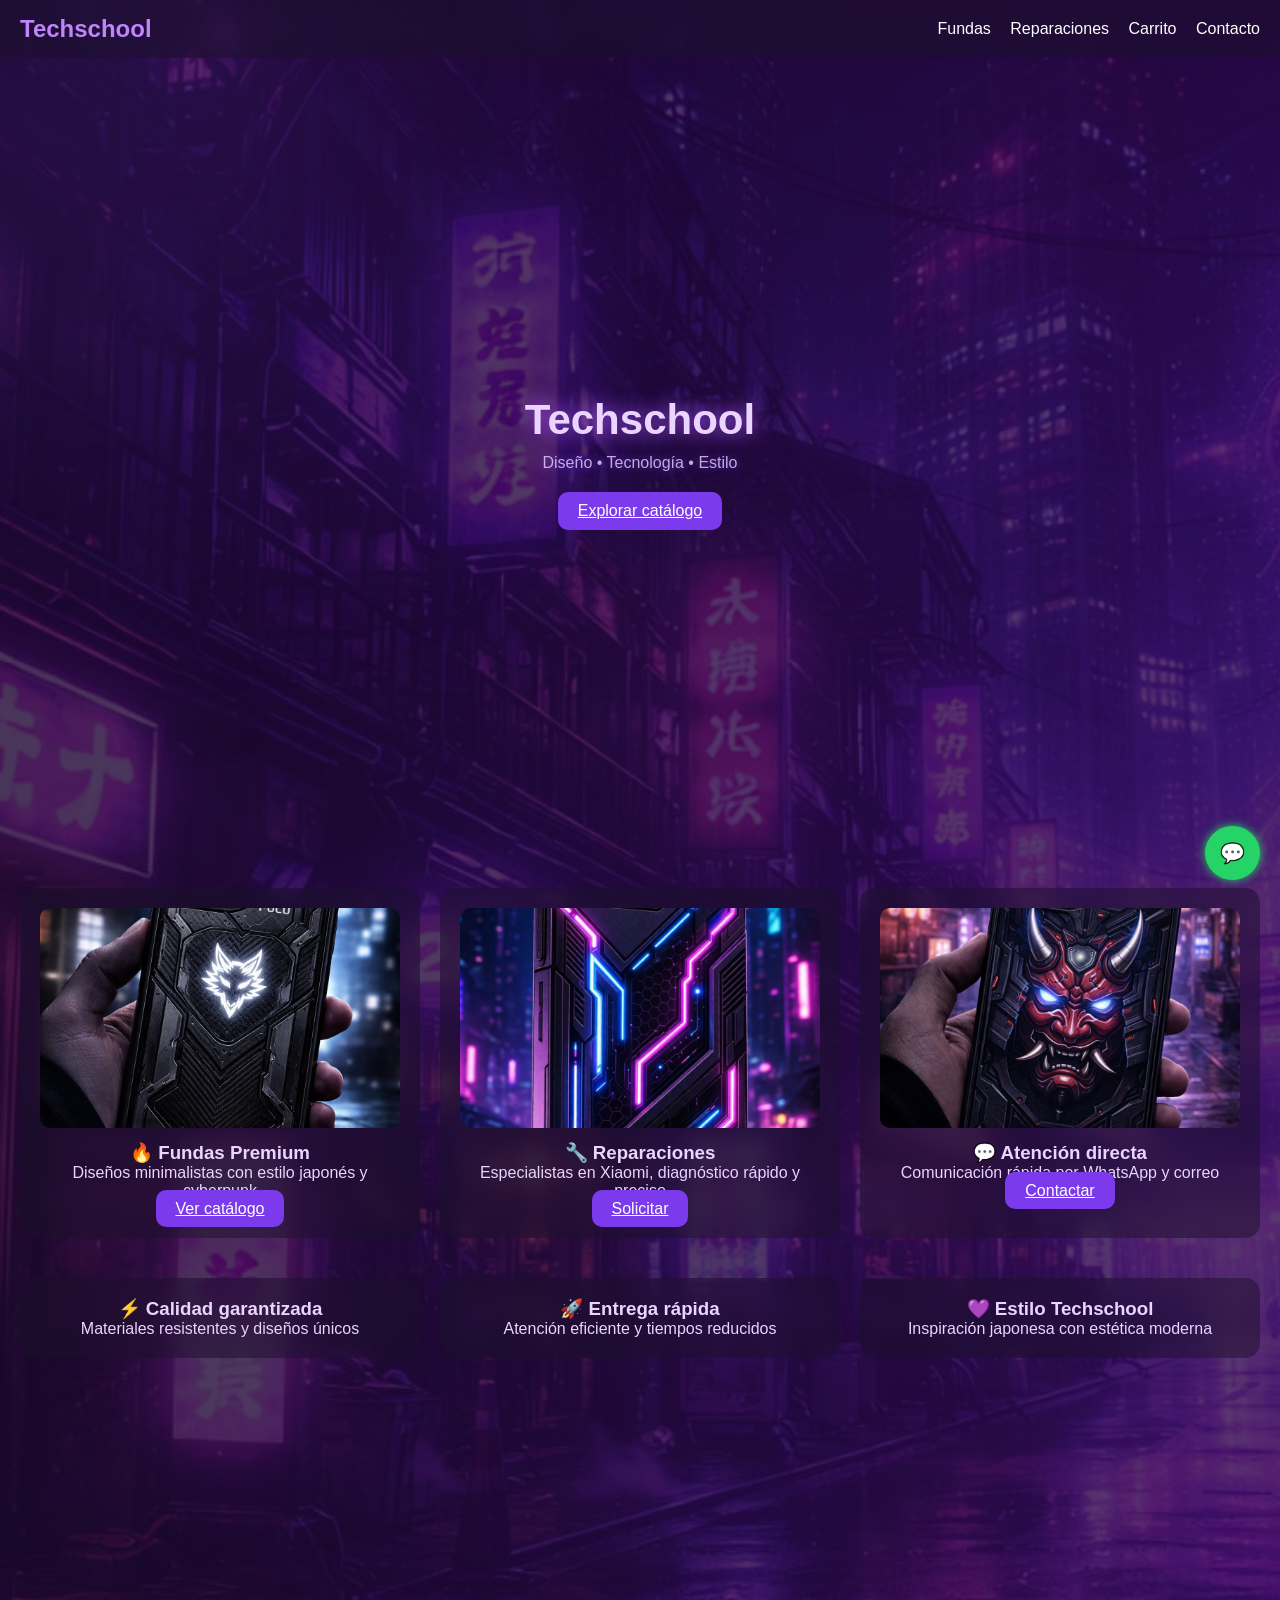
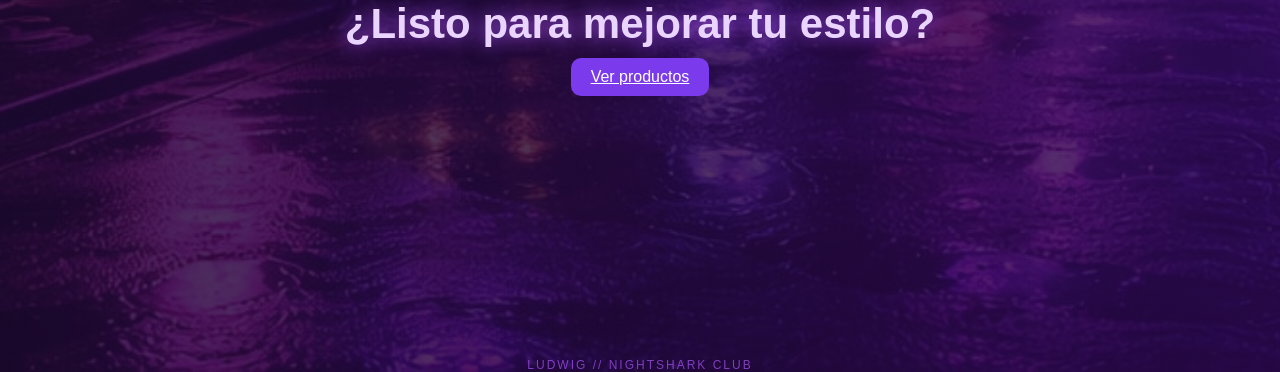
==== commit fa1072bd: "Update index.html" ====
--- a/index.html
+++ b/index.html
@@ -1,59 +1,98 @@
 <!DOCTYPE html>
 <html lang="es">
 <head>
+
+<!-- =============================
+🧠 CONFIGURACIÓN GENERAL
+============================= -->
 <meta charset="UTF-8">
 <meta name="viewport" content="width=device-width, initial-scale=1.0">
+
 <title>Techschool</title>
+
+<!-- 🎨 ESTILOS -->
 <link rel="stylesheet" href="css/style.css">
+
 </head>
 
 <body>
 
-<!-- NAV -->
+<!-- =============================
+🧭 NAVBAR (MENÚ PRINCIPAL)
+============================= -->
 <nav>
+
 <h1>Techschool</h1>
+
 <div>
 <a href="productos.html">Fundas</a>
 <a href="reparaciones.html">Reparaciones</a>
 <a href="carrito.html">Carrito</a>
 <a href="contacto.html">Contacto</a>
 </div>
+
 </nav>
 
-<!-- HERO -->
+
+<!-- =============================
+🎯 HERO (PRESENTACIÓN PRINCIPAL)
+============================= -->
 <section class="hero" id="hero">
+
 <h2>Techschool</h2>
 <p>Diseño • Tecnología • Estilo</p>
+
 <a href="productos.html" class="btn">Explorar catálogo</a>
+
 </section>
 
-<!-- DESTACADOS -->
+
+<!-- =============================
+🔥 SECCIÓN DESTACADA
+============================= -->
 <section class="productos">
 
 <div class="card show">
-<img src="img/funda1.jpg">
+
+<img src="img/funda1.jpg" alt="Fundas premium">
+
 <h3>🔥 Fundas Premium</h3>
 <p>Diseños minimalistas con estilo japonés y cyberpunk</p>
+
 <a href="productos.html" class="btn">Ver catálogo</a>
+
 </div>
 
+
 <div class="card show">
-<img src="img/funda5.jpg">
+
+<img src="img/funda5.jpg" alt="Reparaciones">
+
 <h3>🔧 Reparaciones</h3>
 <p>Especialistas en Xiaomi, diagnóstico rápido y preciso</p>
+
 <a href="reparaciones.html" class="btn">Solicitar</a>
+
 </div>
 
+
 <div class="card show">
-<img src="img/funda3.jpg">
+
+<img src="img/funda3.jpg" alt="Contacto">
+
 <h3>💬 Atención directa</h3>
 <p>Comunicación rápida por WhatsApp y correo</p>
+
 <a href="contacto.html" class="btn">Contactar</a>
+
 </div>
 
 </section>
 
-<!-- SECCIÓN EXTRA -->
+
+<!-- =============================
+💡 SECCIÓN INFORMATIVA
+============================= -->
 <section class="productos">
 
 <div class="card show">
@@ -73,27 +112,48 @@
 
 </section>
 
-<!-- CTA FINAL -->
+
+<!-- =============================
+🚀 CTA FINAL (LLAMADO A ACCIÓN)
+============================= -->
 <section class="hero" style="height:60vh;">
+
 <h2>¿Listo para mejorar tu estilo?</h2>
+
 <a href="productos.html" class="btn">Ver productos</a>
+
 </section>
 
-<!-- WHATSAPP -->
+
+<!-- =============================
+💬 BOTÓN WHATSAPP
+============================= -->
 <a href="https://wa.me/525611371548" class="whatsapp">💬</a>
 
-<!-- FOOTER -->
+
+<!-- =============================
+📌 FOOTER (ACCESO ADMIN OCULTO)
+============================= -->
 <footer class="ludwig" onclick="adminAccess()">
 LUDWIG // NIGHTSHARK CLUB
 </footer>
 
+
+<!-- =============================
+⚙️ SCRIPT PRINCIPAL
+============================= -->
 <script src="js/app.js"></script>
 
+
+<!-- =============================
+🔐 FUNCIÓN ACCESO ADMIN
+============================= -->
 <script>
 function adminAccess(){
-window.location.href="login.html";
+    // Redirige al login oculto
+    window.location.href="login.html";
 }
 </script>
 
 </body>
-</html>+</html>
--- a/css/style.css
+++ b/css/style.css
@@ -1,6 +1,7 @@
 /* =============================
-RESET Y BASE
-============================= */
+🧠 RESET GLOBAL
+============================= */
+/* Elimina márgenes por defecto y define caja estándar */
 *{
     margin:0;
     padding:0;
@@ -8,9 +9,11 @@
     font-family:Arial, sans-serif;
 }
 
-/* =============================
-FONDO (LAVA + IMAGEN)
-============================= */
+
+/* =============================
+🌌 FONDO GENERAL (LAVA + IMAGEN)
+============================= */
+/* Combina un degradado animado con una imagen */
 body{
     background:
     linear-gradient(270deg,#1a102bcc,#3b0764cc,#0f0a1acc,#6d28d9cc),
@@ -25,7 +28,8 @@
     overflow-x:hidden;
 }
 
-/* GLOW SUAVE */
+
+/* 💡 EFECTO GLOW (BRILLO DIFUSO) */
 body::before{
     content:"";
     position:fixed;
@@ -39,16 +43,20 @@
     z-index:-1;
 }
 
-/* =============================
-NAVBAR (GLASS)
-============================= */
+
+/* =============================
+🧭 NAVBAR (EFECTO GLASS)
+============================= */
+/* Barra superior con transparencia tipo vidrio */
 nav{
     display:flex;
     justify-content:space-between;
     align-items:center;
     padding:15px 20px;
+
     background:#1a102b80;
     backdrop-filter:blur(10px);
+
     position:sticky;
     top:0;
     z-index:100;
@@ -69,15 +77,18 @@
     color:#c084fc;
 }
 
-/* =============================
-HERO
+
+/* =============================
+🎯 HERO (SECCIÓN PRINCIPAL)
 ============================= */
 .hero{
     height:90vh;
+
     display:flex;
     flex-direction:column;
     justify-content:center;
     align-items:center;
+
     text-align:center;
     padding:20px;
 }
@@ -85,24 +96,30 @@
 .hero h2{
     font-size:42px;
     margin-bottom:10px;
+
+    /* brillo neón */
     text-shadow:0 0 20px #a855f7;
 }
 
 .hero p{
     opacity:0.8;
     margin-bottom:20px;
+
     text-shadow:0 0 10px #7c3aed;
 }
 
-/* =============================
-BOTONES
+
+/* =============================
+🔘 BOTONES
 ============================= */
 button, .btn{
     background:#7c3aed;
     color:white;
+
     padding:10px 20px;
     border:none;
     border-radius:10px;
+
     cursor:pointer;
     transition:0.3s;
 }
@@ -112,8 +129,9 @@
     box-shadow:0 0 12px #a855f7;
 }
 
-/* =============================
-BUSCADOR
+
+/* =============================
+🔍 BUSCADOR
 ============================= */
 .search{
     text-align:center;
@@ -123,34 +141,47 @@
 .search input{
     padding:12px;
     width:60%;
+
     border-radius:10px;
     border:none;
+
     background:#1a102b80;
     backdrop-filter:blur(10px);
+
     color:white;
     outline:none;
 }
 
-/* =============================
-GRID PRODUCTOS
+
+/* =============================
+📦 GRID DE PRODUCTOS
 ============================= */
 .productos{
     display:grid;
+
+    /* diseño adaptable */
     grid-template-columns:repeat(auto-fit, minmax(250px,1fr));
+
     gap:20px;
     padding:20px;
 }
 
-/* =============================
-CARDS (GLASS)
+
+/* =============================
+🧊 CARDS (EFECTO GLASS)
 ============================= */
 .card{
     background:#1a102b80;
     backdrop-filter:blur(10px);
+
     padding:20px;
     border-radius:15px;
+
     text-align:center;
-    transition:0.3s;
+
+    transition:0.3s;
+
+    /* animación inicial */
     opacity:0;
     transform:translateY(20px);
 }
@@ -165,11 +196,16 @@
     box-shadow:0 0 20px #a855f7;
 }
 
-/* IMÁGENES */
+
+/* 🖼️ IMÁGENES DE PRODUCTO */
 .card img{
     width:100%;
+    height:220px; /* 🔥 tamaño uniforme */
+    object-fit:cover; /* evita deformaciones */
+
     border-radius:10px;
     margin-bottom:10px;
+
     transition:0.3s;
 }
 
@@ -178,8 +214,9 @@
     filter:brightness(1.2);
 }
 
-/* =============================
-CARRITO
+
+/* =============================
+🛒 CARRITO
 ============================= */
 .carrito-container{
     padding:20px;
@@ -194,31 +231,39 @@
     margin-bottom:10px;
 }
 
-/* =============================
-WHATSAPP
+
+/* =============================
+💬 BOTÓN WHATSAPP
 ============================= */
 .whatsapp{
     position:fixed;
     bottom:20px;
     right:20px;
+
     background:#25d366;
     padding:15px;
     border-radius:50%;
+
     text-decoration:none;
     font-size:20px;
+
     box-shadow:0 0 10px #25d366;
 }
 
-/* =============================
-FOOTER LUDWIG
+
+/* =============================
+📌 FOOTER (MARCA)
 ============================= */
 .ludwig{
     text-align:center;
     font-size:12px;
+
     color:#a855f7;
     margin-top:40px;
+
     opacity:0.7;
     letter-spacing:2px;
+
     cursor:pointer;
     transition:0.3s;
 }
@@ -228,17 +273,22 @@
     text-shadow:0 0 10px #a855f7;
 }
 
-/* =============================
-CONSOLA HACKER
+
+/* =============================
+💻 CONSOLA HACKER
 ============================= */
 .console{
     background:black;
     color:#00ff88;
+
     padding:15px;
     margin:20px;
+
     font-family:monospace;
+
     border-radius:10px;
     box-shadow:0 0 15px #00ff88;
+
     height:250px;
     overflow-y:auto;
 }
@@ -247,8 +297,9 @@
     margin:4px 0;
 }
 
-/* =============================
-MATRIX
+
+/* =============================
+🌌 MATRIX CANVAS
 ============================= */
 #matrix{
     position:fixed;
@@ -259,14 +310,16 @@
     z-index:-2;
 }
 
-/* =============================
-ANIMACIONES
+
+/* =============================
+✨ ANIMACIONES
 ============================= */
 .show{
     opacity:1 !important;
     transform:translateY(0) !important;
 }
 
+/* 🔥 ANIMACIÓN LAVA */
 @keyframes lava{
     0%{background-position:0% 50%;}
     50%{background-position:100% 50%;}
